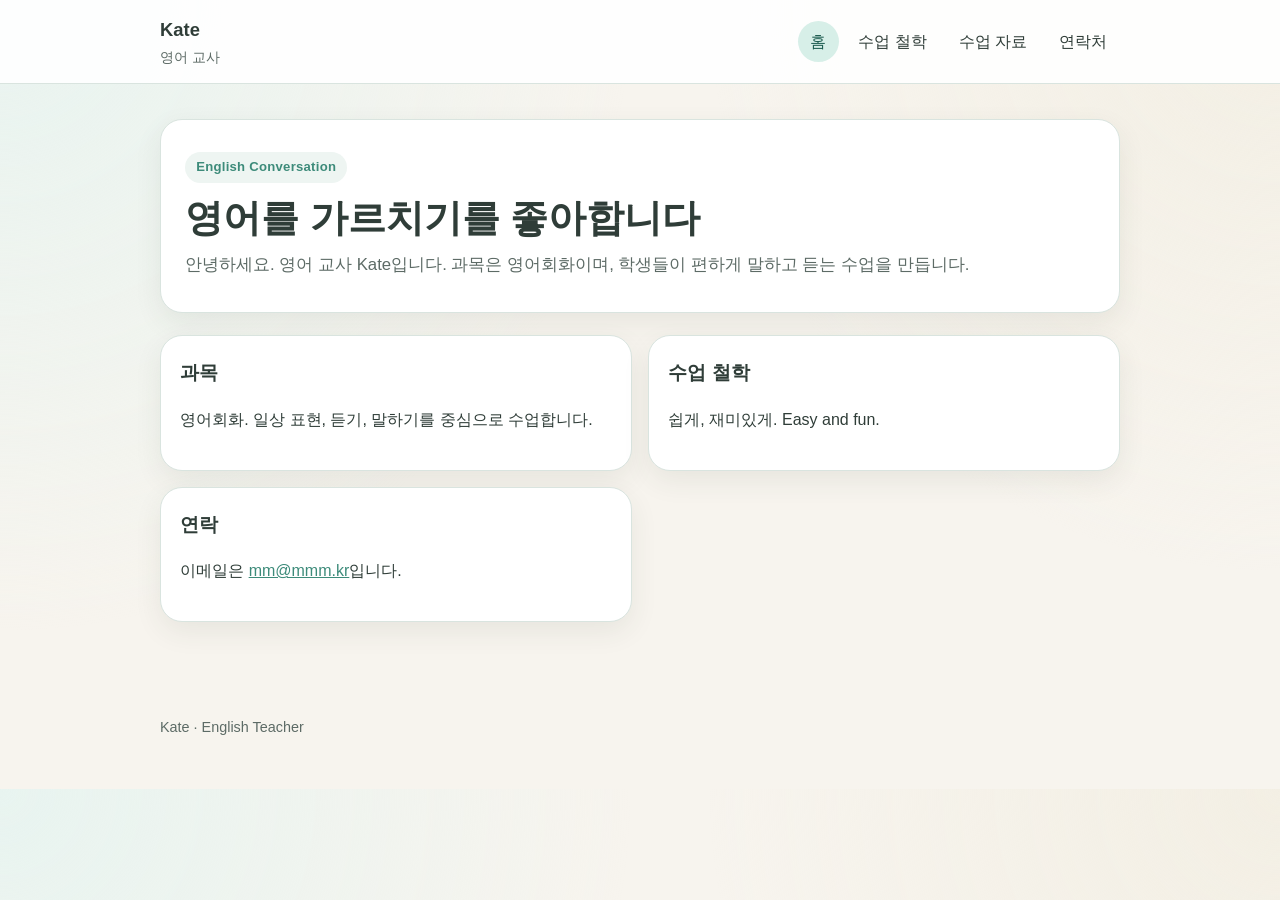
==== index.html @ 229b0765 "Add files via upload" ====
<!DOCTYPE html>
<html lang="ko">
<head>
  <meta charset="UTF-8">
  <meta name="viewport" content="width=device-width, initial-scale=1.0">
  <title>Kate | 영어 교사</title>
  <link rel="stylesheet" href="styles.css">
</head>
<body>
  <header class="site-header">
    <div class="header-inner">
      <a class="brand" href="index.html">
        <span class="brand-name">Kate</span>
        <span class="brand-note">영어 교사</span>
      </a>
      <nav class="nav" aria-label="주요 메뉴">
        <a href="index.html" aria-current="page">홈</a>
        <a href="philosophy.html">수업 철학</a>
        <a href="materials.html">수업 자료</a>
        <a href="contact.html">연락처</a>
      </nav>
    </div>
  </header>

  <main class="wrap">
    <section class="hero">
      <p class="kicker">English Conversation</p>
      <h1>영어를 가르치기를 좋아합니다</h1>
      <p class="lead">안녕하세요. 영어 교사 Kate입니다. 과목은 영어회화이며, 학생들이 편하게 말하고 듣는 수업을 만듭니다.</p>
    </section>

    <div class="grid">
      <article class="card">
        <h2>과목</h2>
        <p>영어회화. 일상 표현, 듣기, 말하기를 중심으로 수업합니다.</p>
      </article>
      <article class="card">
        <h2>수업 철학</h2>
        <p>쉽게, 재미있게. Easy and fun.</p>
      </article>
      <article class="card">
        <h2>연락</h2>
        <p>이메일은 <a href="mailto:mm@mmm.kr">mm@mmm.kr</a>입니다.</p>
      </article>
    </div>
  </main>

  <footer class="site-footer">
    <p>Kate · English Teacher</p>
  </footer>
</body>
</html>
---- styles.css ----
:root {
  --bg: #f7f4ee;
  --bg-soft: #eef5f2;
  --card: #ffffff;
  --ink: #2f3d38;
  --muted: #5d6b66;
  --accent: #3d8b7a;
  --accent-soft: #d7efe8;
  --line: #d9e4df;
  --shadow: 0 10px 28px rgba(47, 61, 56, 0.08);
}

* {
  box-sizing: border-box;
}

html {
  scroll-behavior: smooth;
}

body {
  margin: 0;
  font-family: "Apple SD Gothic Neo", "Malgun Gothic", "Segoe UI", sans-serif;
  color: var(--ink);
  background:
    radial-gradient(circle at top left, #e8f4f0 0, transparent 42%),
    radial-gradient(circle at top right, #f3efe4 0, transparent 38%),
    var(--bg);
  line-height: 1.7;
}

a {
  color: var(--accent);
}

img {
  max-width: 100%;
}

.site-header {
  background: rgba(255, 255, 255, 0.92);
  border-bottom: 1px solid var(--line);
  position: sticky;
  top: 0;
  z-index: 10;
}

.header-inner,
.wrap,
.site-footer {
  width: min(960px, calc(100% - 2rem));
  margin-inline: auto;
}

.header-inner {
  display: flex;
  flex-wrap: wrap;
  align-items: center;
  justify-content: space-between;
  gap: 0.75rem 1.5rem;
  padding: 0.9rem 0;
}

.brand {
  text-decoration: none;
  color: var(--ink);
}

.brand-name {
  display: block;
  font-size: 1.15rem;
  font-weight: 700;
}

.brand-note {
  display: block;
  font-size: 0.85rem;
  color: var(--muted);
}

.nav {
  display: flex;
  flex-wrap: wrap;
  gap: 0.4rem;
}

.nav a {
  text-decoration: none;
  color: var(--ink);
  padding: 0.45rem 0.8rem;
  border-radius: 999px;
  background: transparent;
}

.nav a:hover,
.nav a[aria-current="page"] {
  background: var(--accent-soft);
  color: #1f5e52;
}

main {
  padding: 2.2rem 0 3.5rem;
}

.hero,
.card {
  background: var(--card);
  border: 1px solid var(--line);
  border-radius: 22px;
  box-shadow: var(--shadow);
}

.hero {
  padding: 2rem 1.5rem;
  margin-bottom: 1.4rem;
}

.kicker {
  display: inline-block;
  margin: 0 0 0.7rem;
  padding: 0.25rem 0.7rem;
  border-radius: 999px;
  background: var(--bg-soft);
  color: var(--accent);
  font-size: 0.82rem;
  font-weight: 700;
  letter-spacing: 0.02em;
}

h1 {
  margin: 0 0 0.6rem;
  font-size: clamp(1.5rem, 5.4vw, 2.4rem);
  line-height: 1.25;
}

.lead {
  margin: 0;
  color: var(--muted);
  font-size: 1.05rem;
}

.grid {
  display: grid;
  grid-template-columns: 1fr 1fr;
  gap: 1rem;
}

.card {
  padding: 1.3rem 1.2rem;
}

.card h2,
.section h2 {
  margin: 0 0 0.6rem;
  font-size: 1.2rem;
}

.section {
  margin-top: 1.4rem;
}

.philosophy {
  display: grid;
  gap: 1rem;
}

.quote {
  margin: 0;
  padding: 1.1rem 1.2rem;
  border-left: 4px solid var(--accent);
  background: var(--bg-soft);
  border-radius: 0 16px 16px 0;
}

.quote small {
  display: block;
  margin-top: 0.4rem;
  color: var(--muted);
}

.list {
  margin: 0;
  padding-left: 1.15rem;
}

.list li + li {
  margin-top: 0.45rem;
}

.email-box {
  display: block;
  margin-top: 1rem;
  padding: 1rem 1.1rem;
  border-radius: 16px;
  background: var(--accent-soft);
  text-decoration: none;
  color: #1f5e52;
  font-weight: 700;
  word-break: break-all;
}

.site-footer {
  padding: 1.4rem 0 2.2rem;
  color: var(--muted);
  font-size: 0.9rem;
}

@media (max-width: 640px) {
  .header-inner {
    align-items: flex-start;
  }

  .nav {
    display: grid;
    grid-template-columns: 1fr 1fr;
    width: 100%;
  }

  .nav a {
    text-align: center;
  }

  .grid {
    grid-template-columns: 1fr;
  }

  .hero,
  .card {
    border-radius: 16px;
  }
}
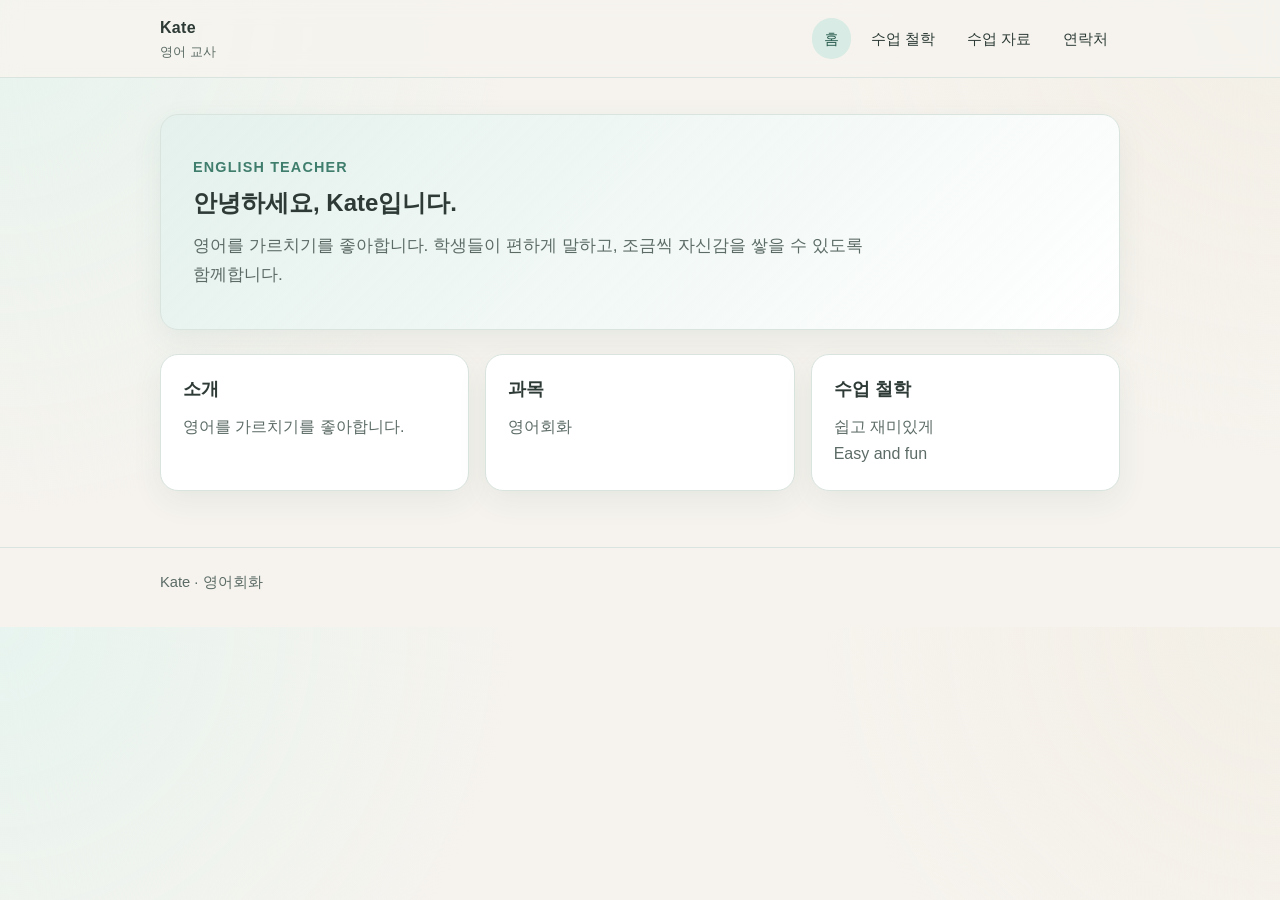
==== commit f39be1ab: "Add files via upload" ====
--- a/index.html
+++ b/index.html
@@ -1,52 +1,54 @@
-<!DOCTYPE html>
-<html lang="ko">
-<head>
-  <meta charset="UTF-8">
-  <meta name="viewport" content="width=device-width, initial-scale=1.0">
-  <title>Kate | 영어 교사</title>
-  <link rel="stylesheet" href="styles.css">
-</head>
-<body>
-  <header class="site-header">
-    <div class="header-inner">
-      <a class="brand" href="index.html">
-        <span class="brand-name">Kate</span>
-        <span class="brand-note">영어 교사</span>
-      </a>
-      <nav class="nav" aria-label="주요 메뉴">
-        <a href="index.html" aria-current="page">홈</a>
-        <a href="philosophy.html">수업 철학</a>
-        <a href="materials.html">수업 자료</a>
-        <a href="contact.html">연락처</a>
-      </nav>
-    </div>
-  </header>
-
-  <main class="wrap">
-    <section class="hero">
-      <p class="kicker">English Conversation</p>
-      <h1>영어를 가르치기를 좋아합니다</h1>
-      <p class="lead">안녕하세요. 영어 교사 Kate입니다. 과목은 영어회화이며, 학생들이 편하게 말하고 듣는 수업을 만듭니다.</p>
-    </section>
-
-    <div class="grid">
-      <article class="card">
-        <h2>과목</h2>
-        <p>영어회화. 일상 표현, 듣기, 말하기를 중심으로 수업합니다.</p>
-      </article>
-      <article class="card">
-        <h2>수업 철학</h2>
-        <p>쉽게, 재미있게. Easy and fun.</p>
-      </article>
-      <article class="card">
-        <h2>연락</h2>
-        <p>이메일은 <a href="mailto:mm@mmm.kr">mm@mmm.kr</a>입니다.</p>
-      </article>
-    </div>
-  </main>
-
-  <footer class="site-footer">
-    <p>Kate · English Teacher</p>
-  </footer>
-</body>
-</html>
+<!DOCTYPE html>
+<html lang="ko">
+<head>
+  <meta charset="UTF-8">
+  <meta name="viewport" content="width=device-width, initial-scale=1">
+  <title>Kate | 영어 교사</title>
+  <link rel="stylesheet" href="styles.css">
+</head>
+<body>
+  <header class="site-header">
+    <div class="header-inner">
+      <a class="brand" href="index.html">
+        <span class="brand-name">Kate</span>
+        <span class="brand-note">영어 교사</span>
+      </a>
+      <nav class="site-nav" aria-label="주요 메뉴">
+        <a href="index.html" aria-current="page">홈</a>
+        <a href="philosophy.html">수업 철학</a>
+        <a href="materials.html">수업 자료</a>
+        <a href="contact.html">연락처</a>
+      </nav>
+    </div>
+  </header>
+
+  <main>
+    <div class="wrap">
+      <section class="hero">
+        <p class="eyebrow">English Teacher</p>
+        <h1>안녕하세요, Kate입니다.</h1>
+        <p class="lede">영어를 가르치기를 좋아합니다. 학생들이 편하게 말하고, 조금씩 자신감을 쌓을 수 있도록 함께합니다.</p>
+      </section>
+
+      <section class="grid" aria-label="소개">
+        <article class="card">
+          <h2>소개</h2>
+          <p>영어를 가르치기를 좋아합니다.</p>
+        </article>
+        <article class="card">
+          <h2>과목</h2>
+          <p>영어회화</p>
+        </article>
+        <article class="card">
+          <h2>수업 철학</h2>
+          <p>쉽고 재미있게<br>Easy and fun</p>
+        </article>
+      </section>
+    </div>
+  </main>
+
+  <footer class="site-footer">
+    <div class="wrap">Kate · 영어회화</div>
+  </footer>
+</body>
+</html>
--- a/styles.css
+++ b/styles.css
@@ -1,231 +1,243 @@
-:root {
-  --bg: #f7f4ee;
-  --bg-soft: #eef5f2;
-  --card: #ffffff;
-  --ink: #2f3d38;
-  --muted: #5d6b66;
-  --accent: #3d8b7a;
-  --accent-soft: #d7efe8;
-  --line: #d9e4df;
-  --shadow: 0 10px 28px rgba(47, 61, 56, 0.08);
-}
-
-* {
-  box-sizing: border-box;
-}
-
-html {
-  scroll-behavior: smooth;
-}
-
-body {
-  margin: 0;
-  font-family: "Apple SD Gothic Neo", "Malgun Gothic", "Segoe UI", sans-serif;
-  color: var(--ink);
-  background:
-    radial-gradient(circle at top left, #e8f4f0 0, transparent 42%),
-    radial-gradient(circle at top right, #f3efe4 0, transparent 38%),
-    var(--bg);
-  line-height: 1.7;
-}
-
-a {
-  color: var(--accent);
-}
-
-img {
-  max-width: 100%;
-}
-
-.site-header {
-  background: rgba(255, 255, 255, 0.92);
-  border-bottom: 1px solid var(--line);
-  position: sticky;
-  top: 0;
-  z-index: 10;
-}
-
-.header-inner,
-.wrap,
-.site-footer {
-  width: min(960px, calc(100% - 2rem));
-  margin-inline: auto;
-}
-
-.header-inner {
-  display: flex;
-  flex-wrap: wrap;
-  align-items: center;
-  justify-content: space-between;
-  gap: 0.75rem 1.5rem;
-  padding: 0.9rem 0;
-}
-
-.brand {
-  text-decoration: none;
-  color: var(--ink);
-}
-
-.brand-name {
-  display: block;
-  font-size: 1.15rem;
-  font-weight: 700;
-}
-
-.brand-note {
-  display: block;
-  font-size: 0.85rem;
-  color: var(--muted);
-}
-
-.nav {
-  display: flex;
-  flex-wrap: wrap;
-  gap: 0.4rem;
-}
-
-.nav a {
-  text-decoration: none;
-  color: var(--ink);
-  padding: 0.45rem 0.8rem;
-  border-radius: 999px;
-  background: transparent;
-}
-
-.nav a:hover,
-.nav a[aria-current="page"] {
-  background: var(--accent-soft);
-  color: #1f5e52;
-}
-
-main {
-  padding: 2.2rem 0 3.5rem;
-}
-
-.hero,
-.card {
-  background: var(--card);
-  border: 1px solid var(--line);
-  border-radius: 22px;
-  box-shadow: var(--shadow);
-}
-
-.hero {
-  padding: 2rem 1.5rem;
-  margin-bottom: 1.4rem;
-}
-
-.kicker {
-  display: inline-block;
-  margin: 0 0 0.7rem;
-  padding: 0.25rem 0.7rem;
-  border-radius: 999px;
-  background: var(--bg-soft);
-  color: var(--accent);
-  font-size: 0.82rem;
-  font-weight: 700;
-  letter-spacing: 0.02em;
-}
-
-h1 {
-  margin: 0 0 0.6rem;
-  font-size: clamp(1.5rem, 5.4vw, 2.4rem);
-  line-height: 1.25;
-}
-
-.lead {
-  margin: 0;
-  color: var(--muted);
-  font-size: 1.05rem;
-}
-
-.grid {
-  display: grid;
-  grid-template-columns: 1fr 1fr;
-  gap: 1rem;
-}
-
-.card {
-  padding: 1.3rem 1.2rem;
-}
-
-.card h2,
-.section h2 {
-  margin: 0 0 0.6rem;
-  font-size: 1.2rem;
-}
-
-.section {
-  margin-top: 1.4rem;
-}
-
-.philosophy {
-  display: grid;
-  gap: 1rem;
-}
-
-.quote {
-  margin: 0;
-  padding: 1.1rem 1.2rem;
-  border-left: 4px solid var(--accent);
-  background: var(--bg-soft);
-  border-radius: 0 16px 16px 0;
-}
-
-.quote small {
-  display: block;
-  margin-top: 0.4rem;
-  color: var(--muted);
-}
-
-.list {
-  margin: 0;
-  padding-left: 1.15rem;
-}
-
-.list li + li {
-  margin-top: 0.45rem;
-}
-
-.email-box {
-  display: block;
-  margin-top: 1rem;
-  padding: 1rem 1.1rem;
-  border-radius: 16px;
-  background: var(--accent-soft);
-  text-decoration: none;
-  color: #1f5e52;
-  font-weight: 700;
-  word-break: break-all;
-}
-
-.site-footer {
-  padding: 1.4rem 0 2.2rem;
-  color: var(--muted);
-  font-size: 0.9rem;
-}
-
-@media (max-width: 640px) {
-  .header-inner {
-    align-items: flex-start;
-  }
-
-  .nav {
-    display: grid;
-    grid-template-columns: 1fr 1fr;
-    width: 100%;
-  }
-
-  .nav a {
-    text-align: center;
-  }
-
-  .grid {
-    grid-template-columns: 1fr;
-  }
-
-  .hero,
-  .card {
-    border-radius: 16px;
-  }
-}
+:root {
+  --bg: #f6f3ee;
+  --bg-soft: #eef6f3;
+  --card: #ffffff;
+  --ink: #2d3a36;
+  --muted: #5c6b66;
+  --accent: #3f7d6c;
+  --accent-dark: #2f6154;
+  --accent-soft: #d8ebe4;
+  --line: #d9e4df;
+  --shadow: 0 10px 30px rgba(47, 97, 84, 0.08);
+  --radius: 18px;
+}
+
+* {
+  box-sizing: border-box;
+}
+
+html {
+  scroll-behavior: smooth;
+}
+
+body {
+  margin: 0;
+  font-family: "Segoe UI", "Malgun Gothic", "Apple SD Gothic Neo", sans-serif;
+  color: var(--ink);
+  background:
+    radial-gradient(circle at top left, #e7f4ef 0, transparent 36%),
+    radial-gradient(circle at top right, #f3efe6 0, transparent 32%),
+    var(--bg);
+  line-height: 1.7;
+}
+
+a {
+  color: var(--accent-dark);
+}
+
+img {
+  max-width: 100%;
+}
+
+.site-header {
+  position: sticky;
+  top: 0;
+  z-index: 10;
+  background: rgba(246, 243, 238, 0.92);
+  backdrop-filter: blur(10px);
+  border-bottom: 1px solid var(--line);
+}
+
+.header-inner,
+.wrap {
+  width: min(960px, calc(100% - 32px));
+  margin: 0 auto;
+}
+
+.header-inner {
+  display: flex;
+  align-items: center;
+  justify-content: space-between;
+  gap: 16px;
+  padding: 14px 0;
+}
+
+.brand {
+  display: flex;
+  flex-direction: column;
+  text-decoration: none;
+  color: var(--ink);
+}
+
+.brand-name {
+  font-weight: 700;
+  letter-spacing: 0.02em;
+}
+
+.brand-note {
+  font-size: 0.8rem;
+  color: var(--muted);
+}
+
+.site-nav {
+  display: flex;
+  flex-wrap: wrap;
+  justify-content: flex-end;
+  gap: 8px;
+}
+
+.site-nav a {
+  text-decoration: none;
+  color: var(--ink);
+  padding: 8px 12px;
+  border-radius: 999px;
+  font-size: 0.95rem;
+}
+
+.site-nav a:hover,
+.site-nav a[aria-current="page"] {
+  background: var(--accent-soft);
+  color: var(--accent-dark);
+}
+
+main {
+  padding: 36px 0 56px;
+}
+
+.hero,
+.card,
+.panel {
+  background: var(--card);
+  border: 1px solid var(--line);
+  border-radius: var(--radius);
+  box-shadow: var(--shadow);
+}
+
+.hero {
+  padding: 40px 32px;
+  background:
+    linear-gradient(135deg, rgba(216, 235, 228, 0.7), rgba(255, 255, 255, 0.95)),
+    var(--card);
+}
+
+.eyebrow {
+  margin: 0 0 8px;
+  color: var(--accent);
+  font-size: 0.9rem;
+  font-weight: 700;
+  letter-spacing: 0.08em;
+  text-transform: uppercase;
+}
+
+h1,
+h2,
+h3 {
+  margin: 0 0 12px;
+  line-height: 1.3;
+}
+
+.lede {
+  margin: 0;
+  max-width: 42rem;
+  color: var(--muted);
+  font-size: 1.08rem;
+}
+
+.grid {
+  display: grid;
+  grid-template-columns: repeat(auto-fit, minmax(220px, 1fr));
+  gap: 16px;
+  margin-top: 24px;
+}
+
+.card,
+.panel {
+  padding: 22px;
+}
+
+.card h2,
+.panel h2 {
+  font-size: 1.15rem;
+}
+
+.card p,
+.panel p {
+  margin: 0;
+  color: var(--muted);
+}
+
+.quote {
+  margin: 24px 0 0;
+  padding: 20px 22px;
+  border-left: 4px solid var(--accent);
+  background: var(--bg-soft);
+  border-radius: 0 16px 16px 0;
+}
+
+.quote p {
+  margin: 0;
+}
+
+.quote small {
+  display: block;
+  margin-top: 8px;
+  color: var(--muted);
+}
+
+.list {
+  margin: 0;
+  padding-left: 18px;
+  color: var(--muted);
+}
+
+.list li + li {
+  margin-top: 8px;
+}
+
+.follow,
+.contact-box {
+  margin-top: 24px;
+}
+
+.contact-box {
+  display: flex;
+  flex-direction: column;
+  gap: 8px;
+  padding: 24px;
+}
+
+.email {
+  font-size: 1.25rem;
+  font-weight: 700;
+  text-decoration: none;
+  word-break: break-all;
+}
+
+.site-footer {
+  border-top: 1px solid var(--line);
+  padding: 22px 0 32px;
+  color: var(--muted);
+  font-size: 0.92rem;
+}
+
+@media (max-width: 640px) {
+  .header-inner {
+    flex-direction: column;
+    align-items: stretch;
+  }
+
+  .site-nav {
+    justify-content: flex-start;
+  }
+
+  .hero,
+  .card,
+  .panel,
+  .contact-box {
+    padding: 22px 18px;
+  }
+
+  main {
+    padding-top: 24px;
+  }
+}
